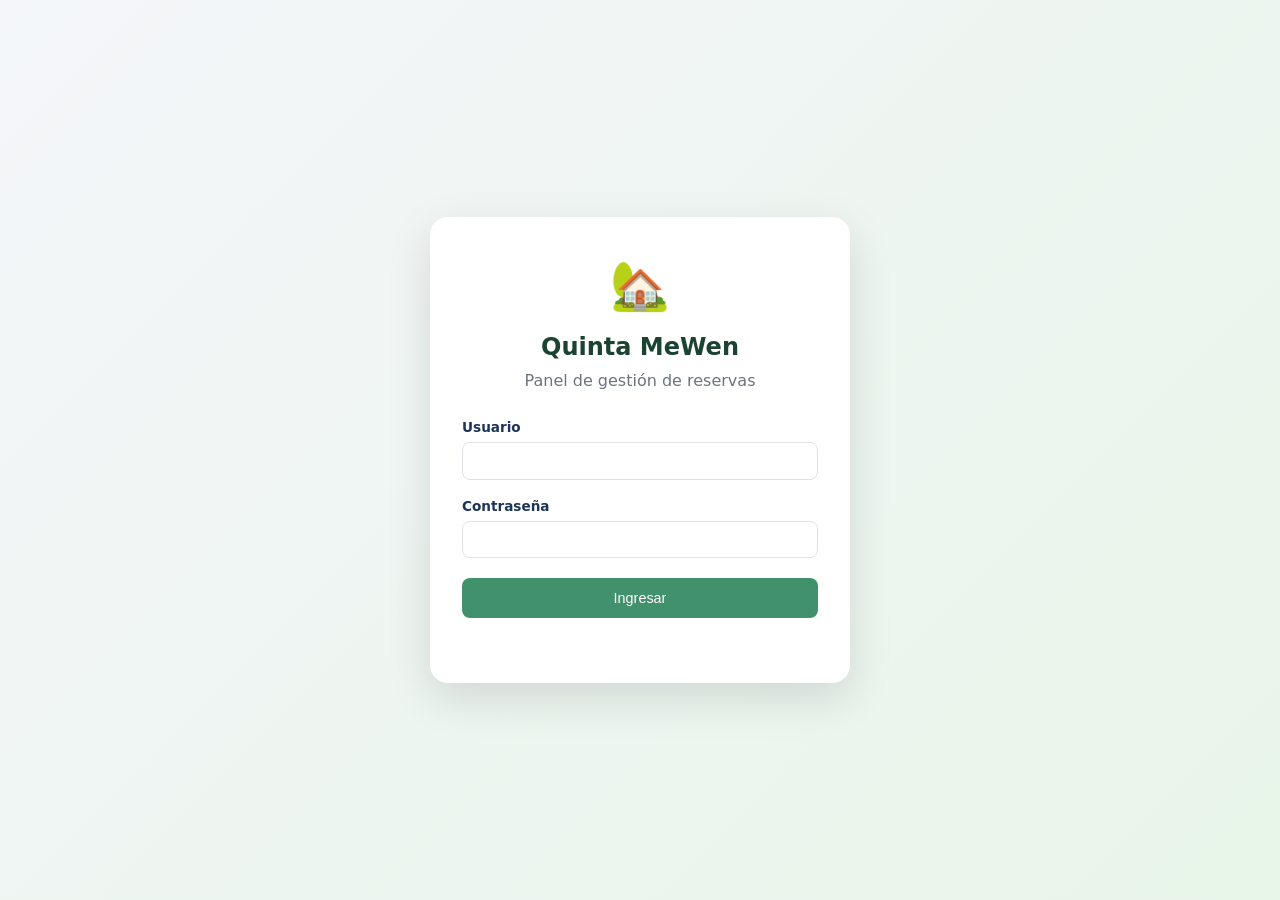
==== login.html @ 7d43b3e9 "Add files via upload" ====
<!DOCTYPE html>
<html lang="es">
<head>
  <meta charset="UTF-8">
  <meta name="viewport" content="width=device-width, initial-scale=1.0">
  <title>Acceso - Quinta MeWen</title>
  <link rel="stylesheet" href="style.css">
</head>
<body class="login-page">
  <main class="login-container">
    <section class="login-card">
      <div class="login-logo">🏡</div>
      <h1>Quinta MeWen</h1>
      <p>Panel de gestión de reservas</p>

      <form id="loginForm">
        <div class="form-group">
          <label for="usuario">Usuario</label>
          <input id="usuario" type="text" autocomplete="username" required>
        </div>

        <div class="form-group">
          <label for="password">Contraseña</label>
          <input id="password" type="password" autocomplete="current-password" required>
        </div>

        <button class="btn-success login-button" type="submit">Ingresar</button>
        <div id="loginError" class="login-error"></div>
      </form>
    </section>
  </main>
  <script src="auth.js"></script>
  <script>
    if (Auth.estaAutenticado()) {
      window.location.href = 'index.html';
    }

    document.getElementById('loginForm').addEventListener('submit', function(e) {
      e.preventDefault();

      const usuario = document.getElementById('usuario').value.trim();
      const password = document.getElementById('password').value;
      const error = document.getElementById('loginError');

      if (Auth.login(usuario, password)) {
        window.location.href = 'index.html';
      } else {
        error.textContent = 'Usuario o contraseña incorrectos.';
        document.getElementById('password').value = '';
        document.getElementById('password').focus();
      }
    });
  </script>
</body>
</html>
---- style.css ----
:root {

  --bg: #f4f6f9;

  --card: #ffffff;

  --primary: #2d6a4f;

  --primary-dark: #1b4332;

  --accent: #40916c;

  --danger: #e63946;

  --danger-dark: #c1121f;

  --text: #1d3557;

  --muted: #6c757d;

  --border: #dee2e6;

  --reserved: #e63946;

  --pending: #e65100;

}


/* =========================
   RESET
========================= */

* {

  box-sizing: border-box;

  margin: 0;

  padding: 0;

}


body {

  font-family:
    "Segoe UI",
    system-ui,
    -apple-system,
    sans-serif;

  background: var(--bg);

  color: var(--text);

  line-height: 1.5;

  min-height: 100vh;

}


/* =========================
   HEADER
========================= */

header {

  background:
    linear-gradient(
      135deg,
      var(--primary),
      var(--primary-dark)
    );

  color: white;

  padding: 1.2rem 1.5rem;

  display: flex;

  justify-content: space-between;

  align-items: center;

  flex-wrap: wrap;

  gap: 1rem;

  box-shadow:
    0 2px 8px rgba(0,0,0,0.15);

}


header h1 {

  font-size: 1.4rem;

  font-weight: 600;

}


.header-actions {

  display: flex;

  gap: 0.6rem;

  flex-wrap: wrap;

}


/* =========================
   BUTTONS
========================= */

button {

  cursor: pointer;

  border: none;

  border-radius: 8px;

  padding: 0.55rem 1rem;

  font-size: 0.9rem;

  font-weight: 500;

  transition: all 0.2s;

}


.btn-primary {

  background: white;

  color: var(--primary);

}


.btn-primary:hover {

  background: #f0f0f0;

}


.btn-success {

  background: var(--accent);

  color: white;

}


.btn-success:hover {

  background: var(--primary);

}


.btn-danger {

  background: var(--danger);

  color: white;

}


.btn-danger:hover {

  background: var(--danger-dark);

}


.btn-cancel {

  background: #e9ecef;

  color: var(--text);

}


.btn-cancel:hover {

  background: #dee2e6;

}


/* =========================
   MAIN
========================= */

main {

  max-width: 1100px;

  margin: 0 auto;

  padding: 1.5rem;

  display: grid;

  grid-template-columns:
    minmax(0, 1fr)
    340px;

  gap: 1.5rem;

}


@media (max-width: 900px) {

  main {

    grid-template-columns: 1fr;

  }

}


/* =========================
   CARD
========================= */

.card {

  background: var(--card);

  border-radius: 12px;

  box-shadow:
    0 2px 12px rgba(0,0,0,0.06);

  padding: 1.25rem;

}


/* =========================
   CONFIG ALERT
========================= */

.alerta-config {

  background: #fff3cd;

  border: 1px solid #ffc107;

  color: #856404;

  padding: 1rem;

  border-radius: 8px;

  margin-bottom: 1rem;

  font-size: 0.9rem;

}


.hidden {

  display: none !important;

}


/* =========================
   CALENDAR HEADER
========================= */

.calendar-header {

  display: flex;

  justify-content: space-between;

  align-items: center;

  margin-bottom: 1rem;

}


.calendar-header h2 {

  font-size: 1.25rem;

  text-transform: capitalize;

}


.nav-btn {

  background: var(--bg);

  color: var(--text);

  width: 36px;

  height: 36px;

  border-radius: 50%;

  display: flex;

  align-items: center;

  justify-content: center;

  font-size: 1.1rem;

  padding: 0;

}


.nav-btn:hover {

  background: var(--border);

}


/* =========================
   WEEKDAYS
========================= */

.weekdays {

  display: grid;

  grid-template-columns:
    repeat(7, 1fr);

  text-align: center;

  font-size: 0.8rem;

  font-weight: 600;

  color: var(--muted);

  margin-bottom: 0.5rem;

}


/* =========================
   DAYS
========================= */

.days {

  display: grid;

  grid-template-columns:
    repeat(7, 1fr);

  gap: 4px;

}


.day {

  aspect-ratio: 1;

  border-radius: 8px;

  display: flex;

  flex-direction: column;

  align-items: center;

  justify-content: center;

  font-size: 0.9rem;

  cursor: pointer;

  position: relative;

  background: #f8f9fa;

  transition: all 0.15s;

  border: 2px solid transparent;

}


.day:hover:not(.empty) {

  border-color: var(--accent);

  background: #e8f5e9;

}


.day.empty {

  background: transparent;

  cursor: default;

}


.day.today {

  border-color: var(--primary);

  font-weight: 700;

}


.day.reserved {

  background: #ffebee;

  color: var(--reserved);

  font-weight: 600;

}


.day.partial {

  background: #fff3e0;

  color: var(--pending);

  font-weight: 600;

}


.day .dot {

  width: 6px;

  height: 6px;

  border-radius: 50%;

  margin-top: 2px;

}


.day.reserved .dot {

  background: var(--reserved);

}


.day.partial .dot {

  background: var(--pending);

}


/* =========================
   LEYENDA
========================= */

.leyenda {

  display: flex;

  gap: 1rem;

  font-size: 0.8rem;

  margin-top: 1rem;

  color: var(--muted);

  flex-wrap: wrap;

}


.leyenda span {

  display: flex;

  align-items: center;

  gap: 0.35rem;

}


.cuadro {

  width: 14px;

  height: 14px;

  border-radius: 3px;

}


.reservado-color {

  background: #ffebee;

  border: 1px solid #e63946;

}


.pendiente-color {

  background: #fff3e0;

  border: 1px solid #e65100;

}


.disponible-color {

  background: #f8f9fa;

  border: 1px solid #ccc;

}


/* =========================
   LISTA RESERVAS
========================= */

.contador {

  font-size: 0.85rem;

  color: var(--muted);

  font-weight: 400;

}


.reservas-list {

  display: flex;

  flex-direction: column;

  gap: 0.7rem;

  max-height: 520px;

  overflow-y: auto;

  margin-top: 1rem;

}


.reserva-item {

  background: #f8f9fa;

  border-radius: 10px;

  padding: 0.85rem;

  border-left:
    4px solid var(--reserved);

  cursor: pointer;

  transition: all 0.15s;

}


.reserva-item:hover {

  background: #eef2f5;

  transform: translateX(2px);

}


.reserva-item .nombre {

  font-weight: 600;

  font-size: 0.95rem;

}


.reserva-item .fechas {

  font-size: 0.8rem;

  color: var(--muted);

  margin: 0.2rem 0;

}


.montos {

  font-size: 0.8rem;

  display: flex;

  flex-wrap: wrap;

  gap: 0.4rem 0.8rem;

  margin-top: 0.3rem;

}


/* =========================
   BADGES
========================= */

.badge {

  display: inline-block;

  padding: 0.15rem 0.45rem;

  border-radius: 4px;

  font-size: 0.72rem;

  font-weight: 600;

}


.badge-ok {

  background: #d8f3dc;

  color: #1b4332;

}


.badge-pendiente {

  background: #ffe5e5;

  color: #9b2226;

}


.badge-parcial {

  background: #fff3cd;

  color: #856404;

}


/* =========================
   EMPTY
========================= */

.empty-state {

  text-align: center;

  color: var(--muted);

  padding: 2rem 1rem;

  font-size: 0.9rem;

}


/* =========================
   MODAL
========================= */

.modal-overlay {

  position: fixed;

  inset: 0;

  background: rgba(0,0,0,0.45);

  display: none;

  align-items: center;

  justify-content: center;

  z-index: 100;

  padding: 1rem;

}


.modal-overlay.active {

  display: flex;

}


.modal {

  background: white;

  border-radius: 14px;

  width: 100%;

  max-width: 480px;

  max-height: 90vh;

  overflow-y: auto;

  box-shadow:
    0 10px 40px rgba(0,0,0,0.2);

}


.modal-header {

  padding: 1.1rem 1.3rem;

  border-bottom:
    1px solid var(--border);

  display: flex;

  justify-content: space-between;

  align-items: center;

}


.modal-header h3 {

  font-size: 1.15rem;

}


.close-btn {

  background: transparent;

  font-size: 1.5rem;

  padding: 0.2rem 0.5rem;

  color: var(--muted);

}


.close-btn:hover {

  color: var(--danger);

}


/* =========================
   FORM
========================= */

.modal-body {

  padding: 1.3rem;

}


.form-group {

  margin-bottom: 1rem;

}


.form-group label {

  display: block;

  font-size: 0.85rem;

  font-weight: 600;

  margin-bottom: 0.3rem;

}


.form-group input,
.form-group textarea {

  width: 100%;

  padding: 0.55rem 0.7rem;

  border:
    1px solid var(--border);

  border-radius: 8px;

  font-size: 0.95rem;

  font-family: inherit;

}


.form-group input:focus,
.form-group textarea:focus {

  outline: none;

  border-color: var(--accent);

  box-shadow:
    0 0 0 3px
    rgba(64,145,108,0.2);

}


.form-row {

  display: grid;

  grid-template-columns:
    1fr 1fr;

  gap: 0.8rem;

}


.form-check {

  display: flex;

  align-items: center;

  gap: 0.5rem;

  margin-top: 0.4rem;

  margin-bottom: 1rem;

}


.form-check input {

  width: auto;

}


.form-check label {

  font-size: 0.85rem;

  font-weight: 500;

}


/* =========================
   SALDO
========================= */

.saldo-box {

  background: #f1f8f4;

  border-radius: 8px;

  padding: 0.7rem 0.9rem;

  margin-top: 0.5rem;

  font-size: 0.9rem;

}


.saldo-box strong {

  color: var(--primary);

}


/* =========================
   MODAL FOOTER
========================= */

.modal-footer {

  padding: 1rem 1.3rem;

  border-top:
    1px solid var(--border);

  display: flex;

  justify-content: space-between;

  gap: 0.6rem;

  flex-wrap: wrap;

}


.footer-right {

  display: flex;

  gap: 0.6rem;

}


@media (max-width: 500px) {

  .form-row {

    grid-template-columns: 1fr;

  }

  .modal-footer {

    flex-direction: column;

  }

  .footer-right {

    width: 100%;

    justify-content: flex-end;

  }

}


/* =========================
   TOAST
========================= */

.toast {

  position: fixed;

  bottom: 1.5rem;

  right: 1.5rem;

  background: var(--primary-dark);

  color: white;

  padding: 0.8rem 1.2rem;

  border-radius: 8px;

  font-size: 0.9rem;

  opacity: 0;

  transform:
    translateY(20px);

  transition: all 0.3s;

  z-index: 200;

}


.toast.show {

  opacity: 1;

  transform:
    translateY(0);

}
/* =========================
   LOGIN / SESION
========================= */

.btn-logout {
  background: rgba(255,255,255,0.14);
  color: white;
  border: 1px solid rgba(255,255,255,0.3);
}

.btn-logout:hover {
  background: rgba(255,255,255,0.24);
}

.form-group select {
  width: 100%;
  padding: 0.55rem 0.7rem;
  border: 1px solid var(--border);
  border-radius: 8px;
  font-size: 0.95rem;
  font-family: inherit;
  background: white;
}

.form-group select:focus {
  outline: none;
  border-color: var(--accent);
  box-shadow: 0 0 0 3px rgba(64,145,108,0.2);
}

.campo-ayuda {
  display: block;
  margin-top: 0.35rem;
  color: var(--muted);
  font-size: 0.75rem;
}

.horario-badge {
  display: inline-block;
  margin-top: 0.2rem;
  padding: 0.15rem 0.45rem;
  border-radius: 4px;
  background: #e8f5e9;
  color: var(--primary-dark);
  font-size: 0.72rem;
  font-weight: 600;
}

.login-page {
  display: flex;
  align-items: center;
  justify-content: center;
  padding: 1.5rem;
  background: linear-gradient(135deg, #f4f6f9, #e8f5e9);
}

.login-container {
  width: 100%;
  max-width: 420px;
  display: block;
  padding: 0;
}

.login-card {
  background: white;
  border-radius: 18px;
  padding: 2rem;
  box-shadow: 0 15px 45px rgba(0,0,0,0.12);
  text-align: center;
}

.login-logo {
  font-size: 3rem;
  margin-bottom: 0.5rem;
}

.login-card h1 {
  color: var(--primary-dark);
  margin-bottom: 0.25rem;
}

.login-card > p {
  color: var(--muted);
  margin-bottom: 1.5rem;
}

.login-card form {
  text-align: left;
}

.login-button {
  width: 100%;
  padding: 0.75rem;
  margin-top: 0.25rem;
}

.login-error {
  color: var(--danger-dark);
  font-size: 0.85rem;
  min-height: 1.3rem;
  margin-top: 0.75rem;
  text-align: center;
}

/* === HORARIOS POR TURNO === */
.day-disabled { opacity: .45; cursor: not-allowed !important; }
.day-slots { display:flex; flex-direction:column; gap:3px; margin-top:6px; width:100%; }
.day-slot { font-size:10px; line-height:1.2; padding:3px 4px; border-radius:5px; font-weight:600; text-align:center; }
.day-slot.ocupado { background:#fee2e2; color:#991b1b; }
.day-slot.libre { background:#dcfce7; color:#166534; }
.form-help { display:block; margin-top:6px; font-size:12px; color:#6b7280; }
select#horario { width:100%; }
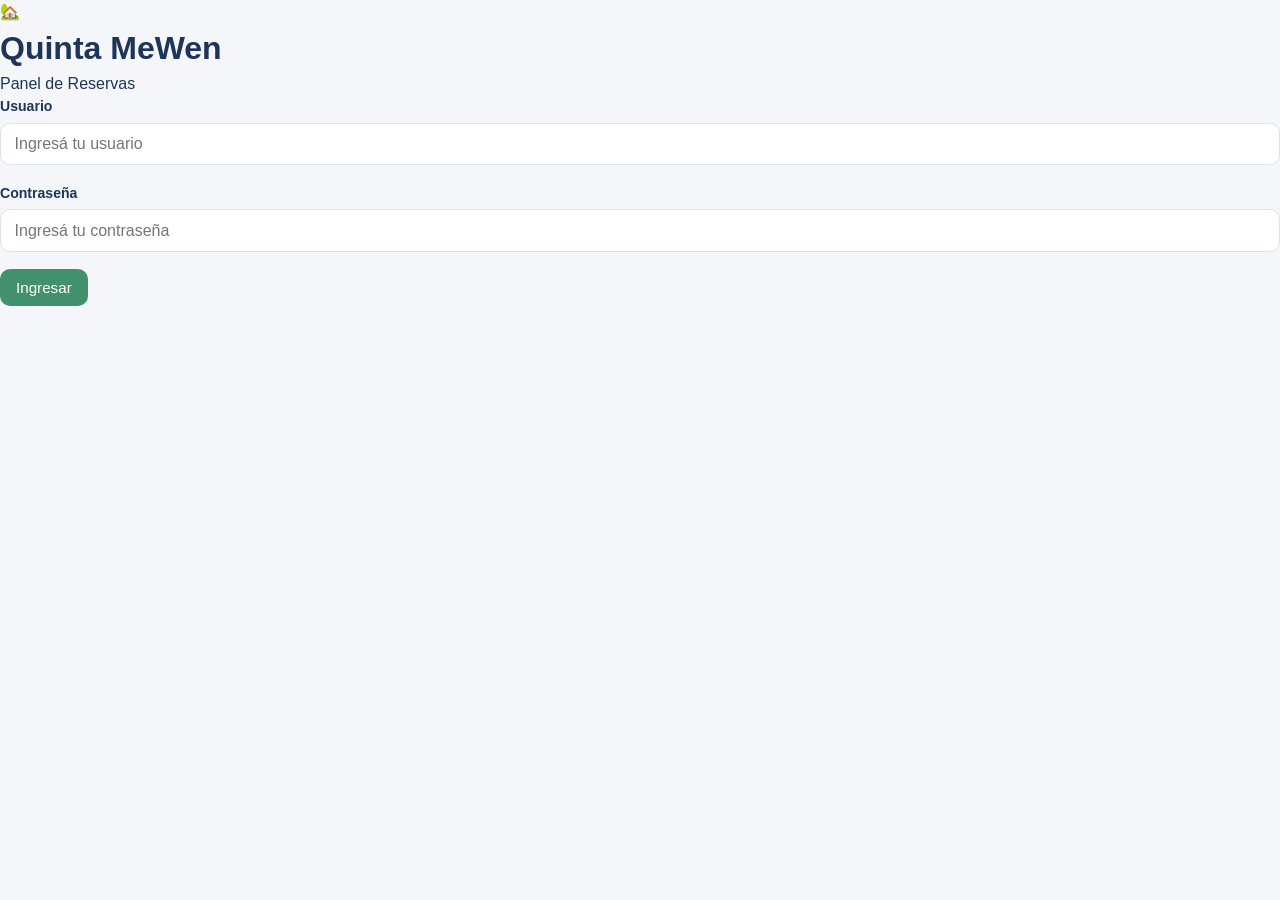
==== commit f58819a3: "Update login.html" ====
--- a/login.html
+++ b/login.html
@@ -2,54 +2,58 @@
 <html lang="es">
 <head>
   <meta charset="UTF-8">
-  <meta name="viewport" content="width=device-width, initial-scale=1.0">
-  <title>Acceso - Quinta MeWen</title>
+  <meta name="viewport" content="width=device-width, initial-scale=1.0, maximum-scale=1.0, user-scalable=no">
+  <title>Ingresar - Quinta MeWen</title>
   <link rel="stylesheet" href="style.css">
 </head>
 <body class="login-page">
-  <main class="login-container">
-    <section class="login-card">
+
+  <div class="login-container">
+    <div class="login-card">
       <div class="login-logo">🏡</div>
       <h1>Quinta MeWen</h1>
-      <p>Panel de gestión de reservas</p>
+      <p>Panel de Reservas</p>
 
       <form id="loginForm">
         <div class="form-group">
           <label for="usuario">Usuario</label>
-          <input id="usuario" type="text" autocomplete="username" required>
+          <input type="text" id="usuario" placeholder="Ingresá tu usuario" autocomplete="username" required>
         </div>
 
         <div class="form-group">
           <label for="password">Contraseña</label>
-          <input id="password" type="password" autocomplete="current-password" required>
+          <input type="password" id="password" placeholder="Ingresá tu contraseña" autocomplete="current-password" required>
         </div>
 
-        <button class="btn-success login-button" type="submit">Ingresar</button>
+        <button type="submit" class="btn-success login-button">Ingresar</button>
+
         <div id="loginError" class="login-error"></div>
       </form>
-    </section>
-  </main>
+    </div>
+  </div>
+
   <script src="auth.js"></script>
   <script>
-    if (Auth.estaAutenticado()) {
-      window.location.href = 'index.html';
-    }
-
     document.getElementById('loginForm').addEventListener('submit', function(e) {
       e.preventDefault();
 
       const usuario = document.getElementById('usuario').value.trim();
       const password = document.getElementById('password').value;
-      const error = document.getElementById('loginError');
+      const errorDiv = document.getElementById('loginError');
 
       if (Auth.login(usuario, password)) {
         window.location.href = 'index.html';
       } else {
-        error.textContent = 'Usuario o contraseña incorrectos.';
+        errorDiv.textContent = 'Usuario o contraseña incorrectos';
         document.getElementById('password').value = '';
         document.getElementById('password').focus();
       }
     });
+
+    // Si ya está logueado, redirigir al panel
+    if (Auth.estaAutenticado()) {
+      window.location.replace('index.html');
+    }
   </script>
 </body>
 </html>
--- a/style.css
+++ b/style.css
@@ -1,1153 +1,653 @@
 :root {
-
   --bg: #f4f6f9;
-
   --card: #ffffff;
-
   --primary: #2d6a4f;
-
   --primary-dark: #1b4332;
-
   --accent: #40916c;
-
   --danger: #e63946;
-
   --danger-dark: #c1121f;
-
   --text: #1d3557;
-
   --muted: #6c757d;
-
   --border: #dee2e6;
-
   --reserved: #e63946;
-
   --pending: #e65100;
-
-}
-
-
-/* =========================
-   RESET
-========================= */
+}
 
 * {
-
   box-sizing: border-box;
-
   margin: 0;
-
   padding: 0;
-
-}
-
+  -webkit-tap-highlight-color: transparent;
+}
 
 body {
-
-  font-family:
-    "Segoe UI",
-    system-ui,
-    -apple-system,
-    sans-serif;
-
+  font-family: -apple-system, BlinkMacSystemFont, "Segoe UI", Roboto, Helvetica, Arial, sans-serif;
   background: var(--bg);
-
   color: var(--text);
-
   line-height: 1.5;
-
   min-height: 100vh;
-
-}
-
+  -webkit-font-smoothing: antialiased;
+}
 
 /* =========================
    HEADER
 ========================= */
-
 header {
-
-  background:
-    linear-gradient(
-      135deg,
-      var(--primary),
-      var(--primary-dark)
-    );
-
+  background: linear-gradient(135deg, var(--primary), var(--primary-dark));
   color: white;
-
-  padding: 1.2rem 1.5rem;
-
-  display: flex;
-
+  padding: 1rem 1.2rem;
+  display: flex;
   justify-content: space-between;
-
   align-items: center;
-
   flex-wrap: wrap;
-
-  gap: 1rem;
-
-  box-shadow:
-    0 2px 8px rgba(0,0,0,0.15);
-
-}
-
+  gap: 0.8rem;
+  box-shadow: 0 2px 8px rgba(0,0,0,0.15);
+  position: sticky;
+  top: 0;
+  z-index: 50;
+}
 
 header h1 {
-
-  font-size: 1.4rem;
-
+  font-size: 1.2rem;
   font-weight: 600;
-
-}
-
+}
 
 .header-actions {
-
-  display: flex;
-
+  display: flex;
+  gap: 0.5rem;
+}
+
+/* =========================
+   BUTTONS
+========================= */
+button {
+  cursor: pointer;
+  border: none;
+  border-radius: 10px;
+  padding: 0.6rem 1rem;
+  font-size: 0.95rem;
+  font-weight: 500;
+  transition: all 0.2s;
+  font-family: inherit;
+}
+
+.btn-primary {
+  background: white;
+  color: var(--primary);
+}
+
+.btn-primary:hover {
+  background: #f0f0f0;
+}
+
+.btn-success {
+  background: var(--accent);
+  color: white;
+}
+
+.btn-success:hover {
+  background: var(--primary);
+}
+
+.btn-danger {
+  background: var(--danger);
+  color: white;
+}
+
+.btn-danger:hover {
+  background: var(--danger-dark);
+}
+
+.btn-cancel {
+  background: #e9ecef;
+  color: var(--text);
+}
+
+.btn-cancel:hover {
+  background: #dee2e6;
+}
+
+/* =========================
+   MAIN
+========================= */
+main {
+  max-width: 1100px;
+  margin: 0 auto;
+  padding: 1.2rem;
+  display: grid;
+  grid-template-columns: minmax(0, 1fr) 340px;
+  gap: 1.2rem;
+}
+
+/* =========================
+   CARD
+========================= */
+.card {
+  background: var(--card);
+  border-radius: 14px;
+  box-shadow: 0 2px 12px rgba(0,0,0,0.06);
+  padding: 1.2rem;
+}
+
+/* =========================
+   CONFIG ALERT
+========================= */
+.alerta-config {
+  background: #fff3cd;
+  border: 1px solid #ffc107;
+  color: #856404;
+  padding: 1rem;
+  border-radius: 10px;
+  margin-bottom: 1rem;
+  font-size: 0.9rem;
+}
+
+.hidden {
+  display: none !important;
+}
+
+/* =========================
+   CALENDAR
+========================= */
+.calendar-header {
+  display: flex;
+  justify-content: space-between;
+  align-items: center;
+  margin-bottom: 1rem;
+}
+
+.calendar-header h2 {
+  font-size: 1.2rem;
+  text-transform: capitalize;
+}
+
+.nav-btn {
+  background: var(--bg);
+  color: var(--text);
+  width: 40px;
+  height: 40px;
+  border-radius: 50%;
+  display: flex;
+  align-items: center;
+  justify-content: center;
+  font-size: 1.2rem;
+  padding: 0;
+}
+
+.nav-btn:hover {
+  background: var(--border);
+}
+
+.weekdays {
+  display: grid;
+  grid-template-columns: repeat(7, 1fr);
+  text-align: center;
+  font-size: 0.75rem;
+  font-weight: 600;
+  color: var(--muted);
+  margin-bottom: 0.5rem;
+}
+
+.days {
+  display: grid;
+  grid-template-columns: repeat(7, 1fr);
+  gap: 5px;
+}
+
+.day {
+  aspect-ratio: 1;
+  border-radius: 12px;
+  display: flex;
+  flex-direction: column;
+  align-items: center;
+  justify-content: center;
+  font-size: 0.95rem;
+  cursor: pointer;
+  background: #f8f9fa;
+  transition: all 0.15s;
+  border: 2px solid transparent;
+  min-height: 48px;
+  -webkit-user-select: none;
+  user-select: none;
+}
+
+.day:hover:not(.empty):not(.day-disabled) {
+  border-color: var(--accent);
+  background: #e8f5e9;
+}
+
+.day.empty {
+  background: transparent;
+  cursor: default;
+}
+
+.day.today {
+  border-color: var(--primary);
+  font-weight: 700;
+  background: #e8f5e9;
+}
+
+.day-number {
+  display: block;
+  font-weight: 500;
+  line-height: 1.2;
+}
+
+.day-dot {
+  width: 9px;
+  height: 9px;
+  border-radius: 50%;
+  margin-top: 5px;
+}
+
+.day-dot.disponible {
+  background: #22c55e;
+  box-shadow: 0 0 0 2px rgba(34, 197, 94, 0.25);
+}
+
+.day-dot.ocupado {
+  background: #ef4444;
+  box-shadow: 0 0 0 2px rgba(239, 68, 68, 0.25);
+}
+
+.day-disabled {
+  opacity: 0.38;
+  cursor: not-allowed !important;
+  background: #f1f1f1;
+}
+
+/* =========================
+   LEYENDA
+========================= */
+.leyenda {
+  display: flex;
+  gap: 1.2rem;
+  font-size: 0.85rem;
+  margin-top: 1.1rem;
+  color: var(--muted);
+  flex-wrap: wrap;
+  justify-content: center;
+}
+
+.leyenda span {
+  display: flex;
+  align-items: center;
+  gap: 0.4rem;
+}
+
+.cuadro {
+  width: 12px;
+  height: 12px;
+  border-radius: 50%;
+}
+
+/* =========================
+   LISTA RESERVAS
+========================= */
+.contador {
+  font-size: 0.85rem;
+  color: var(--muted);
+  font-weight: 400;
+}
+
+.reservas-list {
+  display: flex;
+  flex-direction: column;
+  gap: 0.7rem;
+  max-height: 520px;
+  overflow-y: auto;
+  margin-top: 1rem;
+  padding-right: 4px;
+  -webkit-overflow-scrolling: touch;
+}
+
+.reserva-item {
+  background: #f8f9fa;
+  border-radius: 12px;
+  padding: 0.9rem;
+  border-left: 4px solid var(--reserved);
+  cursor: pointer;
+  transition: all 0.15s;
+  width: 100%;
+  display: block;
+  text-align: left;
+  border-top: 0;
+  border-right: 0;
+  border-bottom: 0;
+  font-family: inherit;
+}
+
+.reserva-item:hover {
+  background: #eef2f5;
+}
+
+.reserva-item .nombre {
+  font-weight: 600;
+  font-size: 0.95rem;
+}
+
+.reserva-item .fechas {
+  font-size: 0.82rem;
+  color: var(--muted);
+  margin: 0.25rem 0;
+}
+
+.montos {
+  font-size: 0.82rem;
+  display: flex;
+  flex-wrap: wrap;
+  gap: 0.4rem 0.8rem;
+  margin-top: 0.3rem;
+}
+
+/* =========================
+   BADGES
+========================= */
+.badge {
+  display: inline-block;
+  padding: 0.18rem 0.5rem;
+  border-radius: 6px;
+  font-size: 0.72rem;
+  font-weight: 600;
+}
+
+.badge-ok {
+  background: #d8f3dc;
+  color: #1b4332;
+}
+
+.badge-pendiente {
+  background: #ffe5e5;
+  color: #9b2226;
+}
+
+.badge-parcial {
+  background: #fff3cd;
+  color: #856404;
+}
+
+/* =========================
+   EMPTY
+========================= */
+.empty-state {
+  text-align: center;
+  color: var(--muted);
+  padding: 2rem 1rem;
+  font-size: 0.95rem;
+}
+
+/* =========================
+   MODAL
+========================= */
+.modal-overlay {
+  position: fixed;
+  inset: 0;
+  background: rgba(0,0,0,0.5);
+  display: none;
+  align-items: flex-end;
+  justify-content: center;
+  z-index: 100;
+  padding: 0;
+}
+
+.modal-overlay.active {
+  display: flex;
+}
+
+.modal {
+  background: white;
+  border-radius: 18px 18px 0 0;
+  width: 100%;
+  max-width: 500px;
+  max-height: 92vh;
+  overflow-y: auto;
+  box-shadow: 0 -4px 30px rgba(0,0,0,0.2);
+  -webkit-overflow-scrolling: touch;
+}
+
+.modal-header {
+  padding: 1.1rem 1.3rem;
+  border-bottom: 1px solid var(--border);
+  display: flex;
+  justify-content: space-between;
+  align-items: center;
+  position: sticky;
+  top: 0;
+  background: white;
+  z-index: 2;
+}
+
+.modal-header h3 {
+  font-size: 1.15rem;
+}
+
+.close-btn {
+  background: transparent;
+  font-size: 1.6rem;
+  padding: 0.2rem 0.5rem;
+  color: var(--muted);
+  line-height: 1;
+}
+
+.close-btn:hover {
+  color: var(--danger);
+}
+
+.modal-body {
+  padding: 1.3rem;
+}
+
+.form-group {
+  margin-bottom: 1.1rem;
+}
+
+.form-group label {
+  display: block;
+  font-size: 0.88rem;
+  font-weight: 600;
+  margin-bottom: 0.35rem;
+}
+
+.form-group input,
+.form-group textarea,
+.form-group select {
+  width: 100%;
+  padding: 0.7rem 0.85rem;
+  border: 1px solid var(--border);
+  border-radius: 10px;
+  font-size: 1rem;
+  font-family: inherit;
+  background: white;
+  -webkit-appearance: none;
+}
+
+.form-group input:focus,
+.form-group textarea:focus,
+.form-group select:focus {
+  outline: none;
+  border-color: var(--accent);
+  box-shadow: 0 0 0 3px rgba(64,145,108,0.2);
+}
+
+.form-row {
+  display: grid;
+  grid-template-columns: 1fr 1fr;
+  gap: 0.9rem;
+}
+
+.form-check {
+  display: flex;
+  align-items: center;
+  gap: 0.55rem;
+  margin: 0.6rem 0 1.1rem;
+}
+
+.form-check input {
+  width: 18px;
+  height: 18px;
+}
+
+.form-help {
+  display: block;
+  margin-top: 0.4rem;
+  font-size: 0.8rem;
+  color: #6b7280;
+}
+
+.saldo-box {
+  background: #f1f8f4;
+  border-radius: 10px;
+  padding: 0.85rem 1rem;
+  margin-top: 0.6rem;
+  font-size: 0.95rem;
+}
+
+.saldo-box strong {
+  color: var(--primary);
+}
+
+.modal-footer {
+  padding: 1rem 1.3rem 1.4rem;
+  border-top: 1px solid var(--border);
+  display: flex;
+  justify-content: space-between;
   gap: 0.6rem;
-
   flex-wrap: wrap;
-
-}
-
-
-/* =========================
-   BUTTONS
-========================= */
-
-button {
-
-  cursor: pointer;
-
-  border: none;
-
-  border-radius: 8px;
-
-  padding: 0.55rem 1rem;
-
-  font-size: 0.9rem;
-
-  font-weight: 500;
-
-  transition: all 0.2s;
-
-}
-
-
-.btn-primary {
-
+  position: sticky;
+  bottom: 0;
   background: white;
-
-  color: var(--primary);
-
-}
-
-
-.btn-primary:hover {
-
-  background: #f0f0f0;
-
-}
-
-
-.btn-success {
-
-  background: var(--accent);
-
+}
+
+.footer-right {
+  display: flex;
+  gap: 0.6rem;
+}
+
+/* =========================
+   TOAST
+========================= */
+.toast {
+  position: fixed;
+  bottom: 1.5rem;
+  left: 50%;
+  transform: translateX(-50%) translateY(20px);
+  background: var(--primary-dark);
   color: white;
-
-}
-
-
-.btn-success:hover {
-
-  background: var(--primary);
-
-}
-
-
-.btn-danger {
-
-  background: var(--danger);
-
-  color: white;
-
-}
-
-
-.btn-danger:hover {
-
-  background: var(--danger-dark);
-
-}
-
-
-.btn-cancel {
-
-  background: #e9ecef;
-
-  color: var(--text);
-
-}
-
-
-.btn-cancel:hover {
-
-  background: #dee2e6;
-
-}
-
-
-/* =========================
-   MAIN
-========================= */
-
-main {
-
-  max-width: 1100px;
-
-  margin: 0 auto;
-
-  padding: 1.5rem;
-
-  display: grid;
-
-  grid-template-columns:
-    minmax(0, 1fr)
-    340px;
-
-  gap: 1.5rem;
-
-}
-
+  padding: 0.85rem 1.4rem;
+  border-radius: 12px;
+  font-size: 0.95rem;
+  opacity: 0;
+  transition: all 0.3s;
+  z-index: 200;
+  max-width: 90%;
+  text-align: center;
+  box-shadow: 0 4px 20px rgba(0,0,0,0.2);
+}
+
+.toast.show {
+  opacity: 1;
+  transform: translateX(-50%) translateY(0);
+}
+
+/* =========================================================
+   RESPONSIVE - MÓVIL / iPHONE
+========================================================= */
 
 @media (max-width: 900px) {
-
   main {
-
     grid-template-columns: 1fr;
-
-  }
-
-}
-
-
-/* =========================
-   CARD
-========================= */
-
-.card {
-
-  background: var(--card);
-
-  border-radius: 12px;
-
-  box-shadow:
-    0 2px 12px rgba(0,0,0,0.06);
-
-  padding: 1.25rem;
-
-}
-
-
-/* =========================
-   CONFIG ALERT
-========================= */
-
-.alerta-config {
-
-  background: #fff3cd;
-
-  border: 1px solid #ffc107;
-
-  color: #856404;
-
-  padding: 1rem;
-
-  border-radius: 8px;
-
-  margin-bottom: 1rem;
-
-  font-size: 0.9rem;
-
-}
-
-
-.hidden {
-
-  display: none !important;
-
-}
-
-
-/* =========================
-   CALENDAR HEADER
-========================= */
-
-.calendar-header {
-
-  display: flex;
-
-  justify-content: space-between;
-
-  align-items: center;
-
-  margin-bottom: 1rem;
-
-}
-
-
-.calendar-header h2 {
-
-  font-size: 1.25rem;
-
-  text-transform: capitalize;
-
-}
-
-
-.nav-btn {
-
-  background: var(--bg);
-
-  color: var(--text);
-
-  width: 36px;
-
-  height: 36px;
-
-  border-radius: 50%;
-
-  display: flex;
-
-  align-items: center;
-
-  justify-content: center;
-
-  font-size: 1.1rem;
-
-  padding: 0;
-
-}
-
-
-.nav-btn:hover {
-
-  background: var(--border);
-
-}
-
-
-/* =========================
-   WEEKDAYS
-========================= */
-
-.weekdays {
-
-  display: grid;
-
-  grid-template-columns:
-    repeat(7, 1fr);
-
-  text-align: center;
-
-  font-size: 0.8rem;
-
-  font-weight: 600;
-
-  color: var(--muted);
-
-  margin-bottom: 0.5rem;
-
-}
-
-
-/* =========================
-   DAYS
-========================= */
-
-.days {
-
-  display: grid;
-
-  grid-template-columns:
-    repeat(7, 1fr);
-
-  gap: 4px;
-
-}
-
-
-.day {
-
-  aspect-ratio: 1;
-
-  border-radius: 8px;
-
-  display: flex;
-
-  flex-direction: column;
-
-  align-items: center;
-
-  justify-content: center;
-
-  font-size: 0.9rem;
-
-  cursor: pointer;
-
-  position: relative;
-
-  background: #f8f9fa;
-
-  transition: all 0.15s;
-
-  border: 2px solid transparent;
-
-}
-
-
-.day:hover:not(.empty) {
-
-  border-color: var(--accent);
-
-  background: #e8f5e9;
-
-}
-
-
-.day.empty {
-
-  background: transparent;
-
-  cursor: default;
-
-}
-
-
-.day.today {
-
-  border-color: var(--primary);
-
-  font-weight: 700;
-
-}
-
-
-.day.reserved {
-
-  background: #ffebee;
-
-  color: var(--reserved);
-
-  font-weight: 600;
-
-}
-
-
-.day.partial {
-
-  background: #fff3e0;
-
-  color: var(--pending);
-
-  font-weight: 600;
-
-}
-
-
-.day .dot {
-
-  width: 6px;
-
-  height: 6px;
-
-  border-radius: 50%;
-
-  margin-top: 2px;
-
-}
-
-
-.day.reserved .dot {
-
-  background: var(--reserved);
-
-}
-
-
-.day.partial .dot {
-
-  background: var(--pending);
-
-}
-
-
-/* =========================
-   LEYENDA
-========================= */
-
-.leyenda {
-
-  display: flex;
-
-  gap: 1rem;
-
-  font-size: 0.8rem;
-
-  margin-top: 1rem;
-
-  color: var(--muted);
-
-  flex-wrap: wrap;
-
-}
-
-
-.leyenda span {
-
-  display: flex;
-
-  align-items: center;
-
-  gap: 0.35rem;
-
-}
-
-
-.cuadro {
-
-  width: 14px;
-
-  height: 14px;
-
-  border-radius: 3px;
-
-}
-
-
-.reservado-color {
-
-  background: #ffebee;
-
-  border: 1px solid #e63946;
-
-}
-
-
-.pendiente-color {
-
-  background: #fff3e0;
-
-  border: 1px solid #e65100;
-
-}
-
-
-.disponible-color {
-
-  background: #f8f9fa;
-
-  border: 1px solid #ccc;
-
-}
-
-
-/* =========================
-   LISTA RESERVAS
-========================= */
-
-.contador {
-
-  font-size: 0.85rem;
-
-  color: var(--muted);
-
-  font-weight: 400;
-
-}
-
-
-.reservas-list {
-
-  display: flex;
-
-  flex-direction: column;
-
-  gap: 0.7rem;
-
-  max-height: 520px;
-
-  overflow-y: auto;
-
-  margin-top: 1rem;
-
-}
-
-
-.reserva-item {
-
-  background: #f8f9fa;
-
-  border-radius: 10px;
-
-  padding: 0.85rem;
-
-  border-left:
-    4px solid var(--reserved);
-
-  cursor: pointer;
-
-  transition: all 0.15s;
-
-}
-
-
-.reserva-item:hover {
-
-  background: #eef2f5;
-
-  transform: translateX(2px);
-
-}
-
-
-.reserva-item .nombre {
-
-  font-weight: 600;
-
-  font-size: 0.95rem;
-
-}
-
-
-.reserva-item .fechas {
-
-  font-size: 0.8rem;
-
-  color: var(--muted);
-
-  margin: 0.2rem 0;
-
-}
-
-
-.montos {
-
-  font-size: 0.8rem;
-
-  display: flex;
-
-  flex-wrap: wrap;
-
-  gap: 0.4rem 0.8rem;
-
-  margin-top: 0.3rem;
-
-}
-
-
-/* =========================
-   BADGES
-========================= */
-
-.badge {
-
-  display: inline-block;
-
-  padding: 0.15rem 0.45rem;
-
-  border-radius: 4px;
-
-  font-size: 0.72rem;
-
-  font-weight: 600;
-
-}
-
-
-.badge-ok {
-
-  background: #d8f3dc;
-
-  color: #1b4332;
-
-}
-
-
-.badge-pendiente {
-
-  background: #ffe5e5;
-
-  color: #9b2226;
-
-}
-
-
-.badge-parcial {
-
-  background: #fff3cd;
-
-  color: #856404;
-
-}
-
-
-/* =========================
-   EMPTY
-========================= */
-
-.empty-state {
-
-  text-align: center;
-
-  color: var(--muted);
-
-  padding: 2rem 1rem;
-
-  font-size: 0.9rem;
-
-}
-
-
-/* =========================
-   MODAL
-========================= */
-
-.modal-overlay {
-
-  position: fixed;
-
-  inset: 0;
-
-  background: rgba(0,0,0,0.45);
-
-  display: none;
-
-  align-items: center;
-
-  justify-content: center;
-
-  z-index: 100;
-
-  padding: 1rem;
-
-}
-
-
-.modal-overlay.active {
-
-  display: flex;
-
-}
-
-
-.modal {
-
-  background: white;
-
-  border-radius: 14px;
-
-  width: 100%;
-
-  max-width: 480px;
-
-  max-height: 90vh;
-
-  overflow-y: auto;
-
-  box-shadow:
-    0 10px 40px rgba(0,0,0,0.2);
-
-}
-
-
-.modal-header {
-
-  padding: 1.1rem 1.3rem;
-
-  border-bottom:
-    1px solid var(--border);
-
-  display: flex;
-
-  justify-content: space-between;
-
-  align-items: center;
-
-}
-
-
-.modal-header h3 {
-
-  font-size: 1.15rem;
-
-}
-
-
-.close-btn {
-
-  background: transparent;
-
-  font-size: 1.5rem;
-
-  padding: 0.2rem 0.5rem;
-
-  color: var(--muted);
-
-}
-
-
-.close-btn:hover {
-
-  color: var(--danger);
-
-}
-
-
-/* =========================
-   FORM
-========================= */
-
-.modal-body {
-
-  padding: 1.3rem;
-
-}
-
-
-.form-group {
-
-  margin-bottom: 1rem;
-
-}
-
-
-.form-group label {
-
-  display: block;
-
-  font-size: 0.85rem;
-
-  font-weight: 600;
-
-  margin-bottom: 0.3rem;
-
-}
-
-
-.form-group input,
-.form-group textarea {
-
-  width: 100%;
-
-  padding: 0.55rem 0.7rem;
-
-  border:
-    1px solid var(--border);
-
-  border-radius: 8px;
-
-  font-size: 0.95rem;
-
-  font-family: inherit;
-
-}
-
-
-.form-group input:focus,
-.form-group textarea:focus {
-
-  outline: none;
-
-  border-color: var(--accent);
-
-  box-shadow:
-    0 0 0 3px
-    rgba(64,145,108,0.2);
-
-}
-
-
-.form-row {
-
-  display: grid;
-
-  grid-template-columns:
-    1fr 1fr;
-
-  gap: 0.8rem;
-
-}
-
-
-.form-check {
-
-  display: flex;
-
-  align-items: center;
-
-  gap: 0.5rem;
-
-  margin-top: 0.4rem;
-
-  margin-bottom: 1rem;
-
-}
-
-
-.form-check input {
-
-  width: auto;
-
-}
-
-
-.form-check label {
-
-  font-size: 0.85rem;
-
-  font-weight: 500;
-
-}
-
-
-/* =========================
-   SALDO
-========================= */
-
-.saldo-box {
-
-  background: #f1f8f4;
-
-  border-radius: 8px;
-
-  padding: 0.7rem 0.9rem;
-
-  margin-top: 0.5rem;
-
-  font-size: 0.9rem;
-
-}
-
-
-.saldo-box strong {
-
-  color: var(--primary);
-
-}
-
-
-/* =========================
-   MODAL FOOTER
-========================= */
-
-.modal-footer {
-
-  padding: 1rem 1.3rem;
-
-  border-top:
-    1px solid var(--border);
-
-  display: flex;
-
-  justify-content: space-between;
-
-  gap: 0.6rem;
-
-  flex-wrap: wrap;
-
-}
-
-
-.footer-right {
-
-  display: flex;
-
-  gap: 0.6rem;
-
-}
-
-
-@media (max-width: 500px) {
+    padding: 1rem;
+    gap: 1rem;
+  }
+
+  .reservas-list {
+    max-height: 380px;
+  }
+}
+
+@media (max-width: 600px) {
+  header {
+    padding: 0.9rem 1rem;
+  }
+
+  header h1 {
+    font-size: 1.1rem;
+  }
+
+  .btn-primary {
+    padding: 0.55rem 0.9rem;
+    font-size: 0.9rem;
+  }
+
+  .card {
+    padding: 1rem;
+    border-radius: 12px;
+  }
+
+  .calendar-header h2 {
+    font-size: 1.1rem;
+  }
+
+  .nav-btn {
+    width: 38px;
+    height: 38px;
+  }
+
+  .weekdays {
+    font-size: 0.7rem;
+  }
+
+  .day {
+    min-height: 46px;
+    border-radius: 10px;
+    font-size: 0.9rem;
+  }
+
+  .day-dot {
+    width: 8px;
+    height: 8px;
+    margin-top: 4px;
+  }
+
+  .leyenda {
+    font-size: 0.8rem;
+    gap: 1rem;
+  }
+
+  .modal {
+    border-radius: 16px 16px 0 0;
+    max-height: 94vh;
+  }
 
   .form-row {
-
     grid-template-columns: 1fr;
-
   }
 
   .modal-footer {
-
-    flex-direction: column;
-
+    flex-direction: column-reverse;
   }
 
   .footer-right {
-
     width: 100%;
-
-    justify-content: flex-end;
-
-  }
-
-}
-
-
-/* =========================
-   TOAST
-========================= */
-
-.toast {
-
-  position: fixed;
-
-  bottom: 1.5rem;
-
-  right: 1.5rem;
-
-  background: var(--primary-dark);
-
-  color: white;
-
-  padding: 0.8rem 1.2rem;
-
-  border-radius: 8px;
-
-  font-size: 0.9rem;
-
-  opacity: 0;
-
-  transform:
-    translateY(20px);
-
-  transition: all 0.3s;
-
-  z-index: 200;
-
-}
-
-
-.toast.show {
-
-  opacity: 1;
-
-  transform:
-    translateY(0);
-
-}
-/* =========================
-   LOGIN / SESION
-========================= */
-
-.btn-logout {
-  background: rgba(255,255,255,0.14);
-  color: white;
-  border: 1px solid rgba(255,255,255,0.3);
-}
-
-.btn-logout:hover {
-  background: rgba(255,255,255,0.24);
-}
-
-.form-group select {
-  width: 100%;
-  padding: 0.55rem 0.7rem;
-  border: 1px solid var(--border);
-  border-radius: 8px;
-  font-size: 0.95rem;
-  font-family: inherit;
-  background: white;
-}
-
-.form-group select:focus {
-  outline: none;
-  border-color: var(--accent);
-  box-shadow: 0 0 0 3px rgba(64,145,108,0.2);
-}
-
-.campo-ayuda {
-  display: block;
-  margin-top: 0.35rem;
-  color: var(--muted);
-  font-size: 0.75rem;
-}
-
-.horario-badge {
-  display: inline-block;
-  margin-top: 0.2rem;
-  padding: 0.15rem 0.45rem;
-  border-radius: 4px;
-  background: #e8f5e9;
-  color: var(--primary-dark);
-  font-size: 0.72rem;
-  font-weight: 600;
-}
-
-.login-page {
-  display: flex;
-  align-items: center;
-  justify-content: center;
-  padding: 1.5rem;
-  background: linear-gradient(135deg, #f4f6f9, #e8f5e9);
-}
-
-.login-container {
-  width: 100%;
-  max-width: 420px;
-  display: block;
-  padding: 0;
-}
-
-.login-card {
-  background: white;
-  border-radius: 18px;
-  padding: 2rem;
-  box-shadow: 0 15px 45px rgba(0,0,0,0.12);
-  text-align: center;
-}
-
-.login-logo {
-  font-size: 3rem;
-  margin-bottom: 0.5rem;
-}
-
-.login-card h1 {
-  color: var(--primary-dark);
-  margin-bottom: 0.25rem;
-}
-
-.login-card > p {
-  color: var(--muted);
-  margin-bottom: 1.5rem;
-}
-
-.login-card form {
-  text-align: left;
-}
-
-.login-button {
-  width: 100%;
-  padding: 0.75rem;
-  margin-top: 0.25rem;
-}
-
-.login-error {
-  color: var(--danger-dark);
-  font-size: 0.85rem;
-  min-height: 1.3rem;
-  margin-top: 0.75rem;
-  text-align: center;
-}
-
-/* === HORARIOS POR TURNO === */
-.day-disabled { opacity: .45; cursor: not-allowed !important; }
-.day-slots { display:flex; flex-direction:column; gap:3px; margin-top:6px; width:100%; }
-.day-slot { font-size:10px; line-height:1.2; padding:3px 4px; border-radius:5px; font-weight:600; text-align:center; }
-.day-slot.ocupado { background:#fee2e2; color:#991b1b; }
-.day-slot.libre { background:#dcfce7; color:#166534; }
-.form-help { display:block; margin-top:6px; font-size:12px; color:#6b7280; }
-select#horario { width:100%; }
+    flex-direction: column-reverse;
+  }
+
+  .btn-success,
+  .btn-cancel,
+  .btn-danger {
+    width: 100%;
+    padding: 0.85rem;
+    font-size: 1rem;
+  }
+}
+
+@media (max-width: 380px) {
+  header h1 {
+    font-size: 1rem;
+  }
+
+  .day {
+    min-height: 42px;
+    font-size: 0.85rem;
+  }
+}
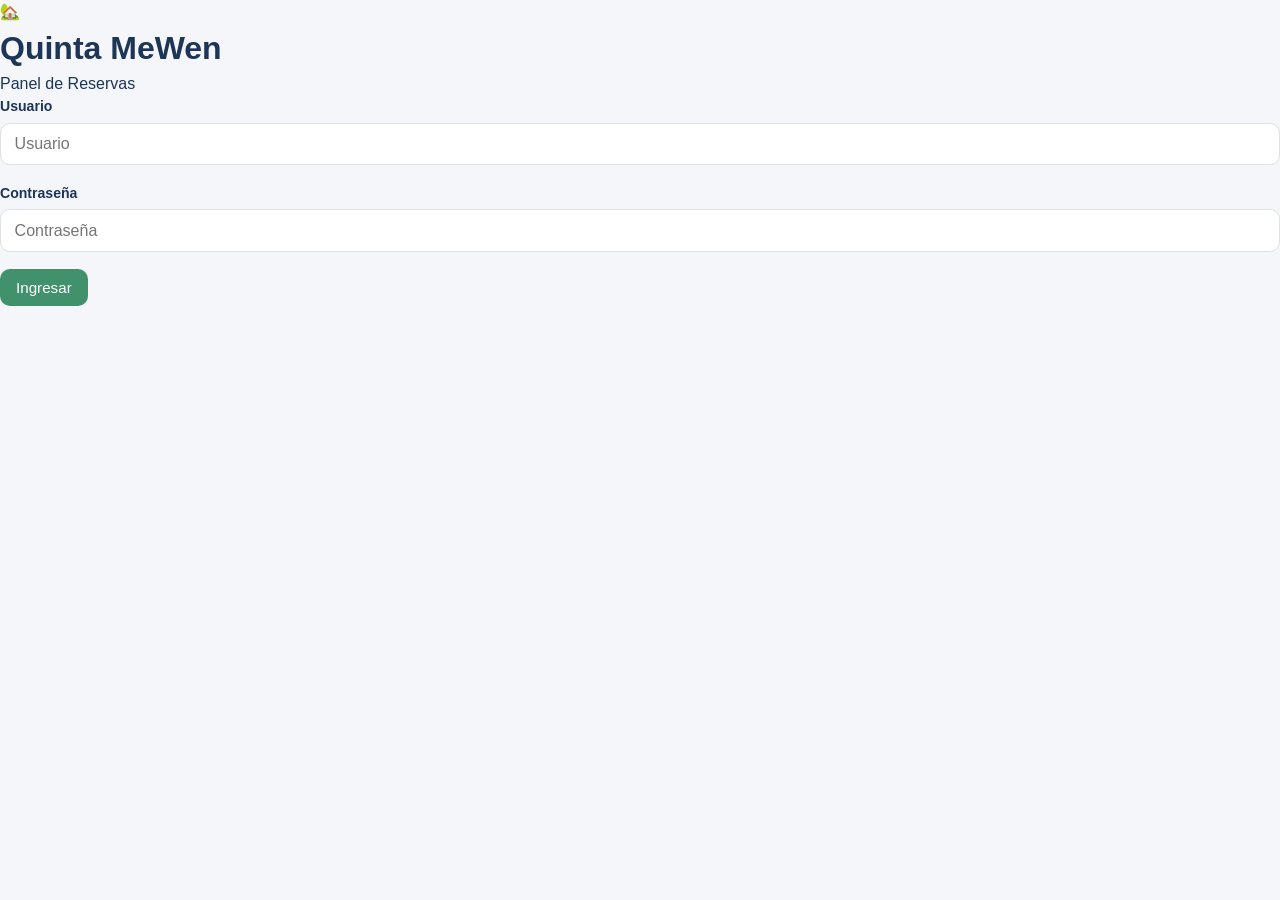
==== commit b77204e4: "Update login.html" ====
--- a/login.html
+++ b/login.html
@@ -17,16 +17,15 @@
       <form id="loginForm">
         <div class="form-group">
           <label for="usuario">Usuario</label>
-          <input type="text" id="usuario" placeholder="Ingresá tu usuario" autocomplete="username" required>
+          <input type="text" id="usuario" placeholder="Usuario" autocomplete="username" required>
         </div>
 
         <div class="form-group">
           <label for="password">Contraseña</label>
-          <input type="password" id="password" placeholder="Ingresá tu contraseña" autocomplete="current-password" required>
+          <input type="password" id="password" placeholder="Contraseña" autocomplete="current-password" required>
         </div>
 
         <button type="submit" class="btn-success login-button">Ingresar</button>
-
         <div id="loginError" class="login-error"></div>
       </form>
     </div>
@@ -36,7 +35,6 @@
   <script>
     document.getElementById('loginForm').addEventListener('submit', function(e) {
       e.preventDefault();
-
       const usuario = document.getElementById('usuario').value.trim();
       const password = document.getElementById('password').value;
       const errorDiv = document.getElementById('loginError');
@@ -50,7 +48,6 @@
       }
     });
 
-    // Si ya está logueado, redirigir al panel
     if (Auth.estaAutenticado()) {
       window.location.replace('index.html');
     }
--- a/style.css
+++ b/style.css
@@ -603,11 +603,30 @@
     font-size: 0.9rem;
   }
 
-  .day-dot {
-    width: 8px;
-    height: 8px;
-    margin-top: 4px;
-  }
+  /* Contenedor de puntos */
+.day-dots {
+  display: flex;
+  gap: 4px;
+  margin-top: 5px;
+  justify-content: center;
+}
+
+.day-dot {
+  width: 8px;
+  height: 8px;
+  border-radius: 50%;
+  flex-shrink: 0;
+}
+
+.day-dot.disponible {
+  background: #22c55e;
+  box-shadow: 0 0 0 2px rgba(34, 197, 94, 0.22);
+}
+
+.day-dot.ocupado {
+  background: #ef4444;
+  box-shadow: 0 0 0 2px rgba(239, 68, 68, 0.22);
+}
 
   .leyenda {
     font-size: 0.8rem;
@@ -650,4 +669,23 @@
     min-height: 42px;
     font-size: 0.85rem;
   }
-}
+  /* Botón Cerrar sesión */
+.btn-logout {
+  background: rgba(255,255,255,0.15);
+  color: white;
+  border: 1px solid rgba(255,255,255,0.35);
+  font-size: 0.9rem;
+  padding: 0.55rem 0.9rem;
+}
+
+.btn-logout:hover {
+  background: rgba(255,255,255,0.28);
+}
+
+@media (max-width: 600px) {
+  .btn-logout {
+    padding: 0.5rem 0.75rem;
+    font-size: 0.85rem;
+  }
+}
+}
